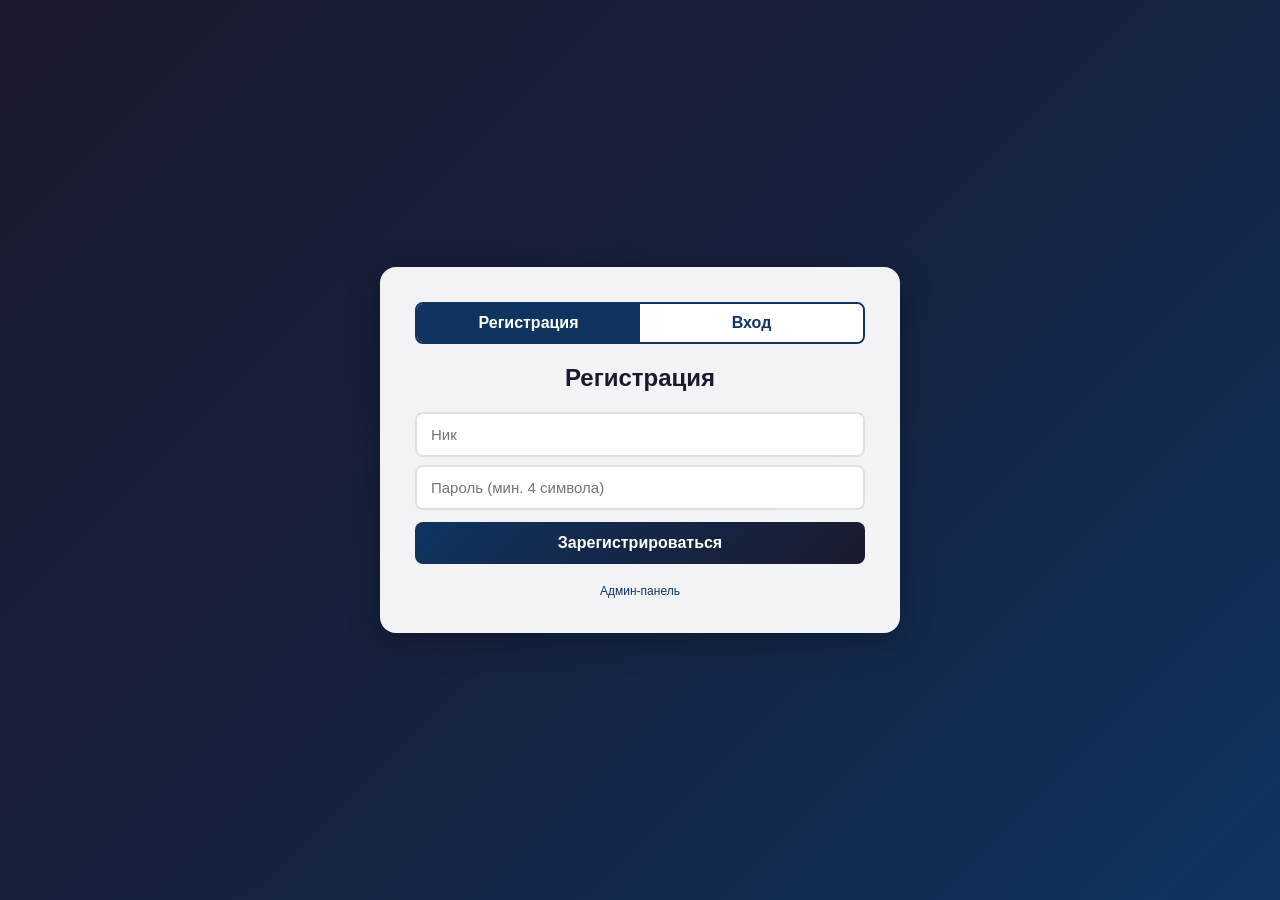
==== index.html @ 4581d39c "Добавлен вход в аккаунт, игра 2048, таблица лидеров, улучшена админка" ====
<!DOCTYPE html>
<html lang="ru">
<head>
    <meta charset="UTF-8">
    <meta name="viewport" content="width=device-width, initial-scale=1">
    <title>Reg Site</title>
    <link rel="stylesheet" href="style.css">
</head>
<body>
    <div class="container" id="authContainer">
        <div class="tabs">
            <div class="tab active" onclick="switchTab('register')">Регистрация</div>
            <div class="tab" onclick="switchTab('login')">Вход</div>
        </div>
        <div id="tab-register" class="tab-content active">
            <h2>Регистрация</h2>
            <div id="regOk" class="ok" style="display:none">Аккаунт создан! Теперь войдите.</div>
            <div id="regError" class="error" style="display:none"></div>
            <form id="regForm">
                <input type="text" id="regUsername" placeholder="Ник" required autocomplete="off">
                <input type="password" id="regPassword" placeholder="Пароль (мин. 4 символа)" required>
                <button type="submit">Зарегистрироваться</button>
            </form>
        </div>
        <div id="tab-login" class="tab-content">
            <h2>Вход</h2>
            <div id="loginError" class="error" style="display:none"></div>
            <form id="loginForm">
                <input type="text" id="loginUsername" placeholder="Ник" required autocomplete="off">
                <input type="password" id="loginPassword" placeholder="Пароль" required>
                <button type="submit" class="btn-success">Войти</button>
            </form>
        </div>
        <p class="admin-link"><a href="admin.html">Админ-панель</a></p>
    </div>

    <div class="container" id="dashboardContainer" style="display:none;max-width:560px">
        <div class="dashboard-header">
            <div>
                <h2 id="dashUsername"></h2>
                <div class="user-info" id="dashUserInfo"></div>
            </div>
            <button class="logout-btn btn-secondary" onclick="logout()">Выйти</button>
        </div>

        <div class="game-wrapper">
            <div class="game-header">
                <div class="score-box" id="scoreDisplay">0</div>
                <button class="btn-secondary" style="width:auto;padding:8px 14px;font-size:13px;margin:0" onclick="newGame()">Новая игра</button>
            </div>
            <div class="game-container">
                <div class="grid" id="grid"></div>
                <div class="game-overlay" id="gameOverlay">
                    <h3 id="overlayTitle">Игра окончена!</h3>
                    <p id="overlayScore">Счёт: 0</p>
                    <button class="btn-success" onclick="newGame()">Играть снова</button>
                </div>
            </div>
            <div class="game-header" style="margin-top:10px">
                <div class="best-score" id="bestScoreDisplay">🏆 Лучший: 0</div>
                <span style="font-size:13px;color:#666">Управление: стрелки</span>
            </div>
        </div>

        <div class="leaderboard" id="leaderboardSection">
            <h3>🏆 Таблица лидеров</h3>
            <table>
                <thead><tr><th>#</th><th>Игрок</th><th>Счёт</th></tr></thead>
                <tbody id="leaderboardBody"></tbody>
            </table>
            <p id="lbEmpty" style="text-align:center;color:#999;margin-top:10px;display:none">Пока нет рекордов</p>
        </div>
    </div>

    <script src="app.js"></script>
</body>
</html>
---- style.css ----
* { margin: 0; padding: 0; box-sizing: border-box; }
body {
    font-family: 'Segoe UI', Arial, sans-serif;
    background: linear-gradient(135deg, #1a1a2e 0%, #16213e 50%, #0f3460 100%);
    min-height: 100vh;
    display: flex;
    align-items: center;
    justify-content: center;
    padding: 20px;
}
.container {
    background: rgba(255,255,255,.95);
    padding: 35px;
    border-radius: 16px;
    box-shadow: 0 8px 32px rgba(0,0,0,.3);
    width: 100%;
    max-width: 520px;
    backdrop-filter: blur(10px);
}
h2 {
    text-align: center;
    color: #1a1a2e;
    margin-bottom: 20px;
    font-weight: 600;
}
input, select {
    display: block;
    width: 100%;
    margin: 8px 0;
    padding: 12px 14px;
    border: 2px solid #e0e0e0;
    border-radius: 8px;
    font-size: 15px;
    transition: border-color .2s;
    outline: none;
}
input:focus { border-color: #0f3460; }
button {
    width: 100%;
    padding: 12px;
    background: linear-gradient(135deg, #0f3460, #1a1a2e);
    color: white;
    border: none;
    border-radius: 8px;
    cursor: pointer;
    font-size: 16px;
    font-weight: 600;
    transition: transform .1s, box-shadow .2s;
    margin: 4px 0;
}
button:hover { transform: translateY(-1px); box-shadow: 0 4px 12px rgba(15,52,96,.4); }
button:active { transform: translateY(0); }
.btn-secondary {
    background: linear-gradient(135deg, #e0e0e0, #bdbdbd);
    color: #333;
}
.btn-secondary:hover { box-shadow: 0 4px 12px rgba(0,0,0,.15); }
.btn-danger {
    background: linear-gradient(135deg, #c62828, #b71c1c);
}
.btn-danger:hover { box-shadow: 0 4px 12px rgba(198,40,40,.4); }
.btn-success {
    background: linear-gradient(135deg, #2e7d32, #1b5e20);
}
.btn-success:hover { box-shadow: 0 4px 12px rgba(46,125,50,.4); }
.error {
    color: #c62828;
    background: #ffebee;
    padding: 10px 14px;
    border-radius: 8px;
    margin-bottom: 12px;
    font-size: 14px;
    border-left: 4px solid #c62828;
}
.ok {
    color: #2e7d32;
    background: #e8f5e9;
    padding: 10px 14px;
    border-radius: 8px;
    margin-bottom: 12px;
    font-size: 14px;
    border-left: 4px solid #2e7d32;
}
.tabs {
    display: flex;
    margin-bottom: 20px;
    border-radius: 8px;
    overflow: hidden;
    border: 2px solid #0f3460;
}
.tab {
    flex: 1;
    padding: 10px;
    text-align: center;
    cursor: pointer;
    background: #fff;
    color: #0f3460;
    font-weight: 600;
    transition: background .2s, color .2s;
    border: none;
    border-radius: 0;
    margin: 0;
}
.tab:hover { background: #e3f2fd; }
.tab.active { background: #0f3460; color: #fff; }
.tab-content { display: none; }
.tab-content.active { display: block; }

/* Dashboard */
.dashboard-header {
    display: flex;
    justify-content: space-between;
    align-items: center;
    margin-bottom: 20px;
    padding-bottom: 15px;
    border-bottom: 2px solid #e0e0e0;
}
.dashboard-header h2 { margin: 0; font-size: 20px; }
.user-info { color: #666; font-size: 14px; margin-top: 4px; }
.logout-btn {
    width: auto;
    padding: 8px 16px;
    font-size: 13px;
    margin: 0;
}

/* 2048 Game */
.game-wrapper {
    margin-top: 10px;
}
.game-header {
    display: flex;
    justify-content: space-between;
    align-items: center;
    margin-bottom: 12px;
}
.score-box {
    background: #1a1a2e;
    color: white;
    padding: 8px 16px;
    border-radius: 8px;
    font-size: 18px;
    font-weight: 700;
}
.best-score {
    background: #0f3460;
    color: white;
    padding: 8px 16px;
    border-radius: 8px;
    font-size: 14px;
}
.grid {
    display: grid;
    grid-template-columns: repeat(4, 1fr);
    gap: 8px;
    background: #1a1a2e;
    border-radius: 8px;
    padding: 8px;
    aspect-ratio: 1;
    user-select: none;
}
.cell {
    background: rgba(255,255,255,.1);
    border-radius: 6px;
    display: flex;
    align-items: center;
    justify-content: center;
    font-size: 28px;
    font-weight: 700;
    color: white;
    transition: background .15s, transform .1s;
}
.cell[data-value="0"] { background: rgba(255,255,255,.05); }
.cell[data-value="2"] { background: #eee4da; color: #776e65; }
.cell[data-value="4"] { background: #ede0c8; color: #776e65; }
.cell[data-value="8"] { background: #f2b179; color: #f9f6f2; }
.cell[data-value="16"] { background: #f59563; color: #f9f6f2; }
.cell[data-value="32"] { background: #f67c5f; color: #f9f6f2; }
.cell[data-value="64"] { background: #f65e3b; color: #f9f6f2; }
.cell[data-value="128"] { background: #edcf72; color: #f9f6f2; font-size: 24px; }
.cell[data-value="256"] { background: #edcc61; color: #f9f6f2; font-size: 24px; }
.cell[data-value="512"] { background: #edc850; color: #f9f6f2; font-size: 24px; }
.cell[data-value="1024"] { background: #edc53f; color: #f9f6f2; font-size: 20px; }
.cell[data-value="2048"] { background: #edc22e; color: #f9f6f2; font-size: 20px; box-shadow: 0 0 30px rgba(237,194,46,.5); }
.game-overlay {
    position: absolute;
    top: 0;
    left: 0;
    right: 0;
    bottom: 0;
    background: rgba(26,26,46,.7);
    display: none;
    align-items: center;
    justify-content: center;
    border-radius: 8px;
    flex-direction: column;
    gap: 12px;
}
.game-overlay.show { display: flex; }
.game-overlay h3 { color: white; font-size: 28px; }
.game-overlay p { color: rgba(255,255,255,.8); }
.game-container { position: relative; }

/* Leaderboard */
.leaderboard {
    margin-top: 24px;
    padding-top: 20px;
    border-top: 2px solid #e0e0e0;
}
.leaderboard h3 {
    text-align: center;
    margin-bottom: 12px;
    color: #1a1a2e;
}
.leaderboard table { width: 100%; border-collapse: collapse; }
.leaderboard th {
    background: #0f3460;
    color: white;
    padding: 10px;
    text-align: left;
    font-size: 14px;
}
.leaderboard th:first-child { border-radius: 8px 0 0 0; }
.leaderboard th:last-child { border-radius: 0 8px 0 0; }
.leaderboard td {
    padding: 8px 10px;
    border-bottom: 1px solid #e0e0e0;
    font-size: 14px;
}
.leaderboard tr:hover td { background: #f5f5f5; }
.rank-1 td:first-child { color: #ffd700; font-weight: 700; }
.rank-2 td:first-child { color: #c0c0c0; font-weight: 700; }
.rank-3 td:first-child { color: #cd7f32; font-weight: 700; }

/* Admin specific */
.admin-stats {
    display: grid;
    grid-template-columns: repeat(3, 1fr);
    gap: 10px;
    margin-bottom: 16px;
}
.stat-card {
    background: linear-gradient(135deg, #0f3460, #1a1a2e);
    color: white;
    padding: 14px;
    border-radius: 10px;
    text-align: center;
}
.stat-card .num { font-size: 24px; font-weight: 700; }
.stat-card .label { font-size: 11px; opacity: .8; margin-top: 4px; }
.admin-actions {
    display: flex;
    gap: 8px;
    margin-bottom: 12px;
    flex-wrap: wrap;
}
.admin-actions button { width: auto; padding: 8px 16px; font-size: 13px; }
.search-box { margin-bottom: 12px; }
.search-box input { margin: 0; }
.admin-table-wrap {
    max-height: 400px;
    overflow-y: auto;
    border-radius: 8px;
    border: 1px solid #e0e0e0;
}
.admin-table {
    width: 100%;
    border-collapse: collapse;
}
.admin-table th {
    background: #0f3460;
    color: white;
    padding: 10px 12px;
    text-align: left;
    font-size: 13px;
    position: sticky;
    top: 0;
}
.admin-table td {
    padding: 8px 12px;
    border-bottom: 1px solid #e0e0e0;
    font-size: 13px;
}
.admin-table tr:hover td { background: #f0f4ff; }
.badge {
    display: inline-block;
    background: #e3f2fd;
    color: #0f3460;
    padding: 2px 8px;
    border-radius: 4px;
    font-size: 11px;
    font-weight: 600;
}
.admin-link {
    margin-top: 16px;
    font-size: 12px;
    text-align: center;
}
.admin-link a {
    color: #0f3460;
    text-decoration: none;
}
.admin-link a:hover { text-decoration: underline; }

/* Responsive */
@media (max-width: 480px) {
    .container { padding: 20px; }
    .cell { font-size: 20px; }
    .admin-stats { grid-template-columns: 1fr; }
    .dashboard-header { flex-direction: column; gap: 10px; }
}
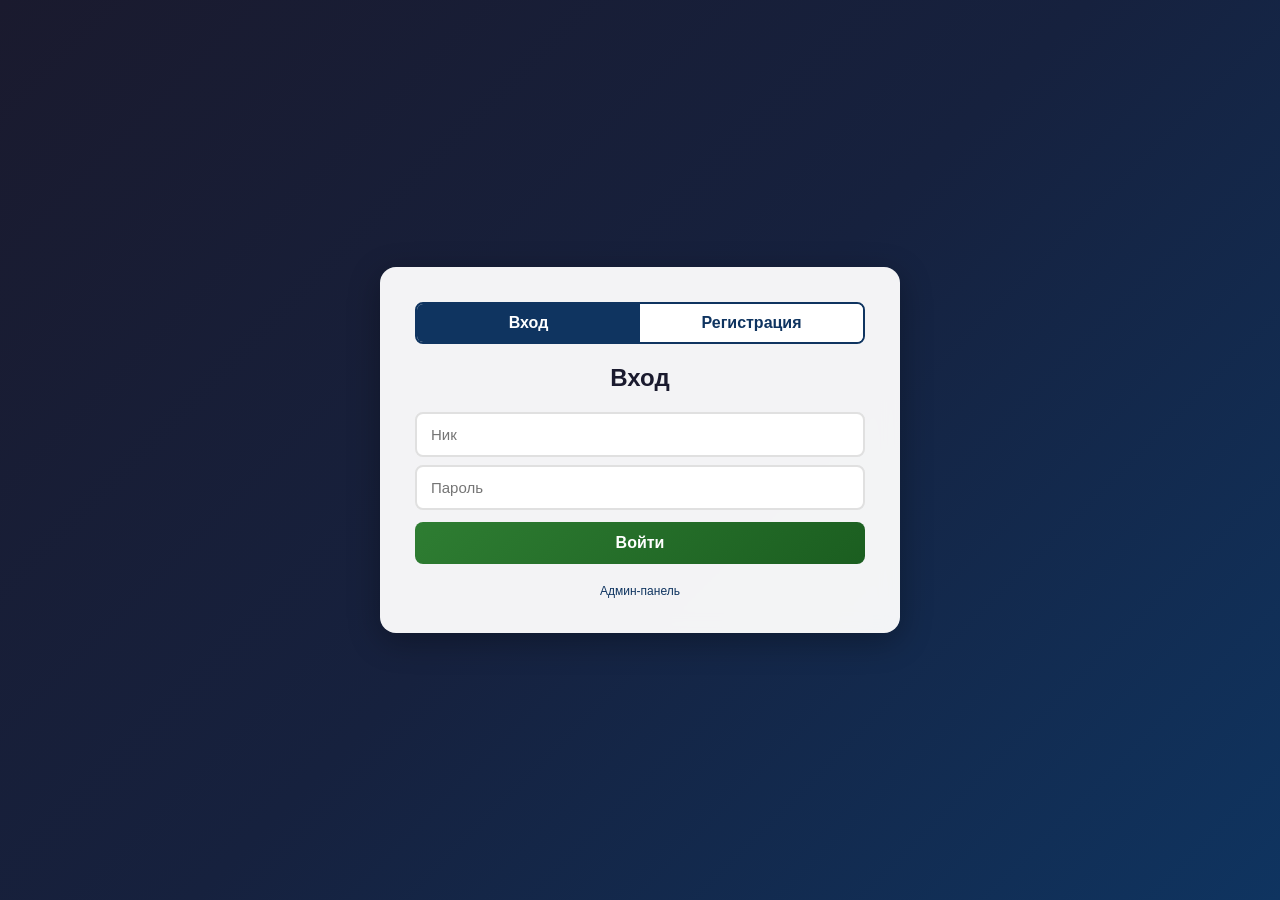
==== commit fa19832a: "Вход по умолчанию, игра автостарт после входа" ====
--- a/index.html
+++ b/index.html
@@ -9,10 +9,19 @@
 <body>
     <div class="container" id="authContainer">
         <div class="tabs">
-            <div class="tab active" onclick="switchTab('register')">Регистрация</div>
-            <div class="tab" onclick="switchTab('login')">Вход</div>
+            <div class="tab active" onclick="switchTab('login')">Вход</div>
+            <div class="tab" onclick="switchTab('register')">Регистрация</div>
         </div>
-        <div id="tab-register" class="tab-content active">
+        <div id="tab-login" class="tab-content active">
+            <h2>Вход</h2>
+            <div id="loginError" class="error" style="display:none"></div>
+            <form id="loginForm">
+                <input type="text" id="loginUsername" placeholder="Ник" required autocomplete="off">
+                <input type="password" id="loginPassword" placeholder="Пароль" required>
+                <button type="submit" class="btn-success">Войти</button>
+            </form>
+        </div>
+        <div id="tab-register" class="tab-content">
             <h2>Регистрация</h2>
             <div id="regOk" class="ok" style="display:none">Аккаунт создан! Теперь войдите.</div>
             <div id="regError" class="error" style="display:none"></div>
@@ -22,25 +31,16 @@
                 <button type="submit">Зарегистрироваться</button>
             </form>
         </div>
-        <div id="tab-login" class="tab-content">
-            <h2>Вход</h2>
-            <div id="loginError" class="error" style="display:none"></div>
-            <form id="loginForm">
-                <input type="text" id="loginUsername" placeholder="Ник" required autocomplete="off">
-                <input type="password" id="loginPassword" placeholder="Пароль" required>
-                <button type="submit" class="btn-success">Войти</button>
-            </form>
-        </div>
         <p class="admin-link"><a href="admin.html">Админ-панель</a></p>
     </div>
 
     <div class="container" id="dashboardContainer" style="display:none;max-width:560px">
-        <div class="dashboard-header">
+        <div class="dashboard-header" style="padding-bottom:10px;margin-bottom:12px">
             <div>
-                <h2 id="dashUsername"></h2>
-                <div class="user-info" id="dashUserInfo"></div>
+                <span id="dashUsername" style="font-weight:700;color:#1a1a2e"></span>
+                <span class="user-info" id="dashUserInfo" style="margin-left:8px;font-size:12px"></span>
             </div>
-            <button class="logout-btn btn-secondary" onclick="logout()">Выйти</button>
+            <button class="logout-btn btn-secondary" onclick="logout()" style="padding:5px 12px;font-size:12px">Выйти</button>
         </div>
 
         <div class="game-wrapper">
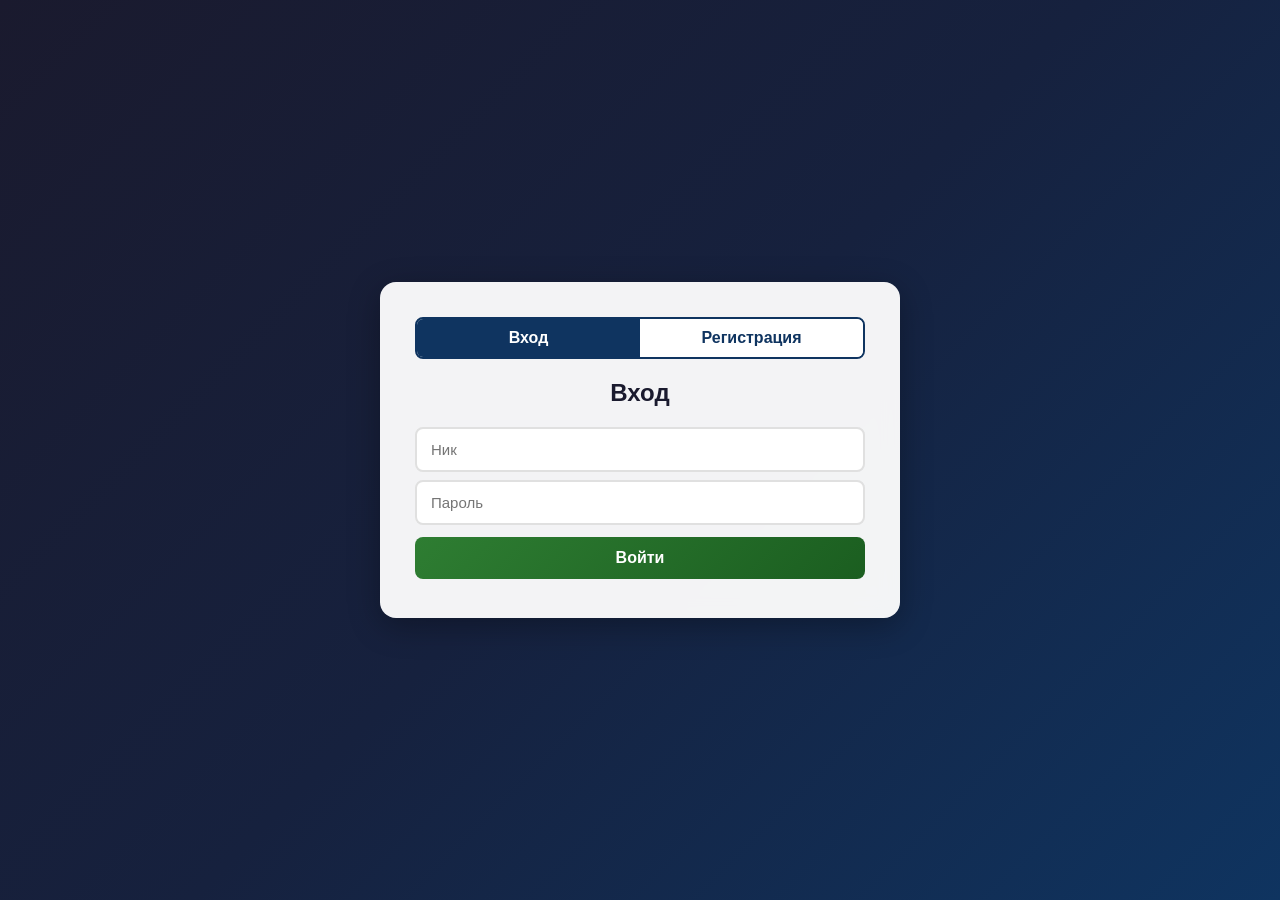
==== commit 3030432b: "Скрытая админка по секретной ссылке + IP защита" ====
--- a/index.html
+++ b/index.html
@@ -31,7 +31,6 @@
                 <button type="submit">Зарегистрироваться</button>
             </form>
         </div>
-        <p class="admin-link"><a href="admin.html">Админ-панель</a></p>
     </div>
 
     <div class="container" id="dashboardContainer" style="display:none;max-width:560px">
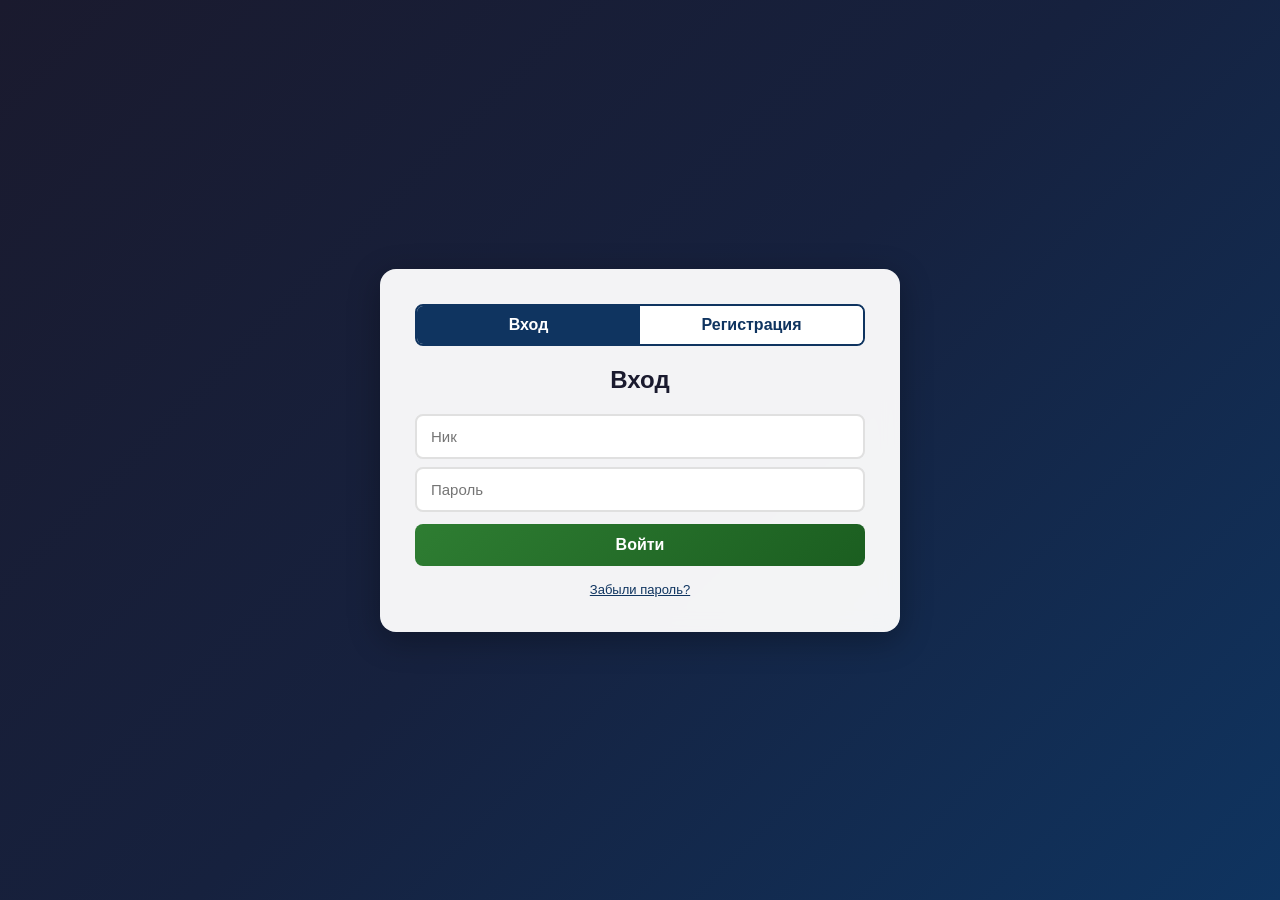
==== commit e0604988: "Бан пользователей, восстановление пароля по email" ====
--- a/index.html
+++ b/index.html
@@ -20,17 +20,50 @@
                 <input type="password" id="loginPassword" placeholder="Пароль" required>
                 <button type="submit" class="btn-success">Войти</button>
             </form>
+            <p style="text-align:center;margin-top:12px;font-size:13px"><a href="#" onclick="showRecovery();return false" style="color:#0f3460">Забыли пароль?</a></p>
         </div>
         <div id="tab-register" class="tab-content">
             <h2>Регистрация</h2>
-            <div id="regOk" class="ok" style="display:none">Аккаунт создан! Теперь войдите.</div>
+            <div id="regOk" class="ok" style="display:none">Аккаунт создан! Подтвердите email.</div>
             <div id="regError" class="error" style="display:none"></div>
             <form id="regForm">
+                <input type="email" id="regEmail" placeholder="Email" required autocomplete="off">
                 <input type="text" id="regUsername" placeholder="Ник" required autocomplete="off">
                 <input type="password" id="regPassword" placeholder="Пароль (мин. 4 символа)" required>
                 <button type="submit">Зарегистрироваться</button>
             </form>
         </div>
+    </div>
+
+    <div class="container" id="verifyContainer" style="display:none;max-width:400px;text-align:center">
+        <h2>Подтверждение email</h2>
+        <p style="color:#666;margin-bottom:16px" id="verifyEmailText">Код отправлен на ваш email</p>
+        <div id="verifyError" class="error" style="display:none"></div>
+        <div style="display:flex;gap:8px;justify-content:center;margin:16px 0">
+            <input type="text" id="verifyCode" placeholder="6-значный код" style="width:200px;text-align:center;font-size:20px;letter-spacing:6px" maxlength="6" autocomplete="off">
+        </div>
+        <button onclick="verifyEmail()" class="btn-success">Подтвердить</button>
+        <button onclick="resendCode()" class="btn-secondary" style="margin-top:8px;font-size:13px">Отправить код снова</button>
+        <p id="verifyDebug" style="margin-top:12px;font-size:12px;color:#999;display:none"></p>
+    </div>
+
+    <div class="container" id="recoverContainer" style="display:none;max-width:400px;text-align:center">
+        <h2 id="recoverTitle">Восстановление пароля</h2>
+        <div id="recoverError" class="error" style="display:none"></div>
+        <div id="recoverOk" class="ok" style="display:none"></div>
+        <div id="recoverStep1">
+            <p style="color:#666;margin-bottom:12px">Введите email, указанный при регистрации</p>
+            <input type="email" id="recoverEmail" placeholder="Email" style="text-align:center" autocomplete="off">
+            <button onclick="sendRecoveryCode()" class="btn-success">Отправить код</button>
+        </div>
+        <div id="recoverStep2" style="display:none">
+            <p style="color:#666;margin-bottom:12px" id="recoverEmailText">Код отправлен на email</p>
+            <input type="text" id="recoverCode" placeholder="6-значный код" style="text-align:center;font-size:20px;letter-spacing:6px" maxlength="6" autocomplete="off">
+            <input type="password" id="recoverNewPass" placeholder="Новый пароль (мин. 4 символа)" style="text-align:center" autocomplete="off">
+            <button onclick="recoverAccount()" class="btn-success">Сменить пароль</button>
+        </div>
+        <button onclick="cancelRecovery()" class="btn-secondary" style="margin-top:8px;font-size:13px">← Назад</button>
+        <p id="recoverDebug" style="margin-top:12px;font-size:12px;color:#999;display:none"></p>
     </div>
 
     <div class="container" id="dashboardContainer" style="display:none;max-width:560px">
--- a/style.css
+++ b/style.css
@@ -235,7 +235,7 @@
 /* Admin specific */
 .admin-stats {
     display: grid;
-    grid-template-columns: repeat(3, 1fr);
+    grid-template-columns: repeat(5, 1fr);
     gap: 10px;
     margin-bottom: 16px;
 }
@@ -306,6 +306,6 @@
 @media (max-width: 480px) {
     .container { padding: 20px; }
     .cell { font-size: 20px; }
-    .admin-stats { grid-template-columns: 1fr; }
+    .admin-stats { grid-template-columns: repeat(2, 1fr); }
     .dashboard-header { flex-direction: column; gap: 10px; }
 }
